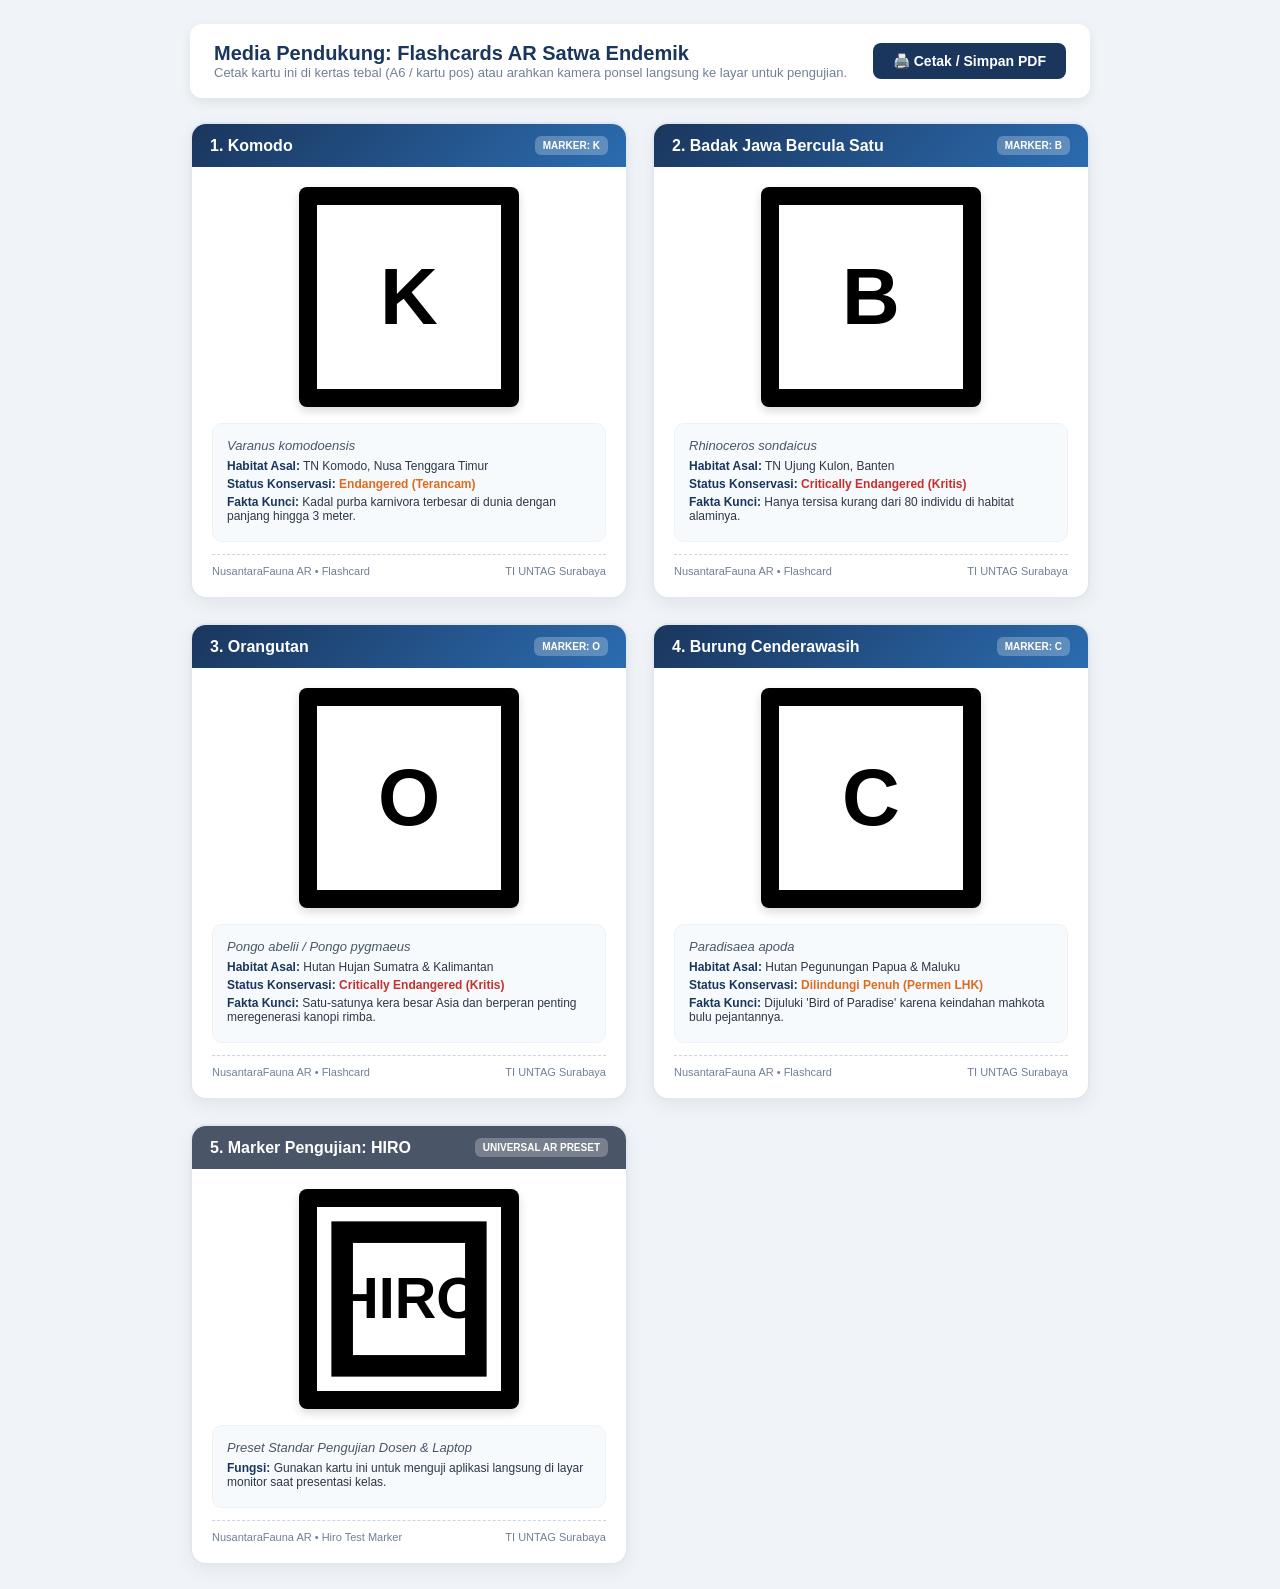
==== nusantarafauna-ar/cards.html @ 368ee1b5 "Add files via upload" ====
<!DOCTYPE html>
<html lang="id">
<head>
  <meta charset="UTF-8">
  <meta name="viewport" content="width=device-width, initial-scale=1.0">
  <title>Kartu Edukasi Flashcard AR - NusantaraFauna</title>
  <style>
    :root {
      --primary: #1a365d;
      --secondary: #2b6cb0;
      --accent-red: #c53030;
      --accent-green: #2f855a;
      --accent-gold: #d69e2e;
      --card-bg: #ffffff;
    }

    * {
      box-sizing: border-box;
      margin: 0;
      padding: 0;
      font-family: 'Segoe UI', Tahoma, Geneva, Verdana, sans-serif;
    }

    body {
      background: #f0f4f8;
      color: #2d3748;
      padding: 24px;
    }

    .toolbar {
      max-width: 900px;
      margin: 0 auto 24px;
      background: white;
      padding: 18px 24px;
      border-radius: 12px;
      box-shadow: 0 4px 12px rgba(0,0,0,0.08);
      display: flex;
      justify-content: space-between;
      align-items: center;
      flex-wrap: wrap;
      gap: 12px;
    }

    .toolbar h1 {
      font-size: 20px;
      color: var(--primary);
    }

    .toolbar p {
      font-size: 13px;
      color: #718096;
    }

    .print-btn {
      background: var(--primary);
      color: white;
      border: none;
      padding: 10px 20px;
      font-size: 14px;
      font-weight: 600;
      border-radius: 8px;
      cursor: pointer;
      transition: background 0.2s;
    }

    .print-btn:hover {
      background: var(--secondary);
    }

    .cards-grid {
      max-width: 900px;
      margin: 0 auto;
      display: grid;
      grid-template-columns: repeat(auto-fit, minmax(400px, 1fr));
      gap: 24px;
    }

    /* Flashcard Container (A6 Ratio format) */
    .flashcard {
      background: white;
      border: 2px solid #e2e8f0;
      border-radius: 16px;
      overflow: hidden;
      box-shadow: 0 6px 18px rgba(0,0,0,0.06);
      page-break-inside: avoid;
    }

    .card-header {
      background: linear-gradient(135deg, var(--primary), var(--secondary));
      color: white;
      padding: 12px 18px;
      display: flex;
      justify-content: space-between;
      align-items: center;
    }

    .card-header h2 {
      font-size: 16px;
      font-weight: 700;
    }

    .card-badge {
      font-size: 10px;
      background: rgba(255,255,255,0.25);
      padding: 4px 8px;
      border-radius: 6px;
      font-weight: 600;
      text-transform: uppercase;
    }

    .card-body {
      padding: 20px;
      display: flex;
      flex-direction: column;
      align-items: center;
      text-align: center;
    }

    /* Marker Display Box */
    .marker-frame {
      width: 220px;
      height: 220px;
      background: #000;
      padding: 18px;
      border-radius: 8px;
      display: flex;
      align-items: center;
      justify-content: center;
      box-shadow: 0 4px 10px rgba(0,0,0,0.15);
      margin-bottom: 16px;
    }

    .marker-inner {
      width: 100%;
      height: 100%;
      background: #fff;
      display: flex;
      align-items: center;
      justify-content: center;
      font-size: 80px;
      font-weight: 900;
      color: #000;
      user-select: none;
    }

    .card-details {
      width: 100%;
      text-align: left;
      background: #f7fafc;
      padding: 14px;
      border-radius: 10px;
      border: 1px solid #edf2f7;
    }

    .card-details .latin {
      font-size: 13px;
      color: #4a5568;
      font-style: italic;
      margin-bottom: 6px;
    }

    .card-details .row {
      font-size: 12px;
      margin-bottom: 4px;
    }

    .card-details .row strong {
      color: var(--primary);
    }

    .badge-iucn-red {
      color: var(--accent-red);
      font-weight: 700;
    }

    .badge-iucn-orange {
      color: #dd6b20;
      font-weight: 700;
    }

    .card-footer {
      width: 100%;
      margin-top: 12px;
      display: flex;
      justify-content: space-between;
      align-items: center;
      font-size: 11px;
      color: #718096;
      border-top: 1px dashed #cbd5e0;
      padding-top: 10px;
    }

    /* Print Stylesheet for Physical Paper */
    @media print {
      body {
        background: white;
        padding: 0;
      }
      .toolbar {
        display: none;
      }
      .cards-grid {
        display: block;
      }
      .flashcard {
        border: 2px solid #000;
        margin-bottom: 20px;
        page-break-inside: avoid;
      }
      .marker-frame {
        box-shadow: none;
      }
    }
  </style>
</head>
<body>

  <!-- Controls for Printing -->
  <div class="toolbar">
    <div>
      <h1>Media Pendukung: Flashcards AR Satwa Endemik</h1>
      <p>Cetak kartu ini di kertas tebal (A6 / kartu pos) atau arahkan kamera ponsel langsung ke layar untuk pengujian.</p>
    </div>
    <button class="print-btn" onclick="window.print()">🖨️ Cetak / Simpan PDF</button>
  </div>

  <!-- Cards Grid -->
  <div class="cards-grid">
    
    <!-- 1. KARTU KOMODO -->
    <div class="flashcard">
      <div class="card-header">
        <h2>1. Komodo</h2>
        <span class="card-badge">Marker: K</span>
      </div>
      <div class="card-body">
        <div class="marker-frame">
          <div class="marker-inner">K</div>
        </div>
        <div class="card-details">
          <div class="latin">Varanus komodoensis</div>
          <div class="row"><strong>Habitat Asal:</strong> TN Komodo, Nusa Tenggara Timur</div>
          <div class="row"><strong>Status Konservasi:</strong> <span class="badge-iucn-orange">Endangered (Terancam)</span></div>
          <div class="row"><strong>Fakta Kunci:</strong> Kadal purba karnivora terbesar di dunia dengan panjang hingga 3 meter.</div>
        </div>
        <div class="card-footer">
          <span>NusantaraFauna AR • Flashcard</span>
          <span>TI UNTAG Surabaya</span>
        </div>
      </div>
    </div>

    <!-- 2. KARTU BADAK JAWA -->
    <div class="flashcard">
      <div class="card-header">
        <h2>2. Badak Jawa Bercula Satu</h2>
        <span class="card-badge">Marker: B</span>
      </div>
      <div class="card-body">
        <div class="marker-frame">
          <div class="marker-inner">B</div>
        </div>
        <div class="card-details">
          <div class="latin">Rhinoceros sondaicus</div>
          <div class="row"><strong>Habitat Asal:</strong> TN Ujung Kulon, Banten</div>
          <div class="row"><strong>Status Konservasi:</strong> <span class="badge-iucn-red">Critically Endangered (Kritis)</span></div>
          <div class="row"><strong>Fakta Kunci:</strong> Hanya tersisa kurang dari 80 individu di habitat alaminya.</div>
        </div>
        <div class="card-footer">
          <span>NusantaraFauna AR • Flashcard</span>
          <span>TI UNTAG Surabaya</span>
        </div>
      </div>
    </div>

    <!-- 3. KARTU ORANGUTAN -->
    <div class="flashcard">
      <div class="card-header">
        <h2>3. Orangutan</h2>
        <span class="card-badge">Marker: O</span>
      </div>
      <div class="card-body">
        <div class="marker-frame">
          <div class="marker-inner">O</div>
        </div>
        <div class="card-details">
          <div class="latin">Pongo abelii / Pongo pygmaeus</div>
          <div class="row"><strong>Habitat Asal:</strong> Hutan Hujan Sumatra & Kalimantan</div>
          <div class="row"><strong>Status Konservasi:</strong> <span class="badge-iucn-red">Critically Endangered (Kritis)</span></div>
          <div class="row"><strong>Fakta Kunci:</strong> Satu-satunya kera besar Asia dan berperan penting meregenerasi kanopi rimba.</div>
        </div>
        <div class="card-footer">
          <span>NusantaraFauna AR • Flashcard</span>
          <span>TI UNTAG Surabaya</span>
        </div>
      </div>
    </div>

    <!-- 4. KARTU BURUNG CENDERAWASIH -->
    <div class="flashcard">
      <div class="card-header">
        <h2>4. Burung Cenderawasih</h2>
        <span class="card-badge">Marker: C</span>
      </div>
      <div class="card-body">
        <div class="marker-frame">
          <div class="marker-inner">C</div>
        </div>
        <div class="card-details">
          <div class="latin">Paradisaea apoda</div>
          <div class="row"><strong>Habitat Asal:</strong> Hutan Pegunungan Papua & Maluku</div>
          <div class="row"><strong>Status Konservasi:</strong> <span class="badge-iucn-orange">Dilindungi Penuh (Permen LHK)</span></div>
          <div class="row"><strong>Fakta Kunci:</strong> Dijuluki 'Bird of Paradise' karena keindahan mahkota bulu pejantannya.</div>
        </div>
        <div class="card-footer">
          <span>NusantaraFauna AR • Flashcard</span>
          <span>TI UNTAG Surabaya</span>
        </div>
      </div>
    </div>

    <!-- 5. KARTU PENGUJIAN UNIVERSAL: HIRO -->
    <div class="flashcard">
      <div class="card-header" style="background: #4a5568;">
        <h2>5. Marker Pengujian: HIRO</h2>
        <span class="card-badge">Universal AR Preset</span>
      </div>
      <div class="card-body">
        <div class="marker-frame">
          <!-- Official Hiro Shape -->
          <svg viewBox="0 0 512 512" width="100%" height="100%">
            <rect width="512" height="512" fill="white"/>
            <rect x="70" y="70" width="372" height="372" fill="none" stroke="black" stroke-width="60"/>
            <text x="256" y="310" font-size="160" font-weight="900" text-anchor="middle" fill="black" font-family="Arial, sans-serif">HIRO</text>
          </svg>
        </div>
        <div class="card-details">
          <div class="latin">Preset Standar Pengujian Dosen & Laptop</div>
          <div class="row"><strong>Fungsi:</strong> Gunakan kartu ini untuk menguji aplikasi langsung di layar monitor saat presentasi kelas.</div>
        </div>
        <div class="card-footer">
          <span>NusantaraFauna AR • Hiro Test Marker</span>
          <span>TI UNTAG Surabaya</span>
        </div>
      </div>
    </div>

  </div>

</body>
</html>
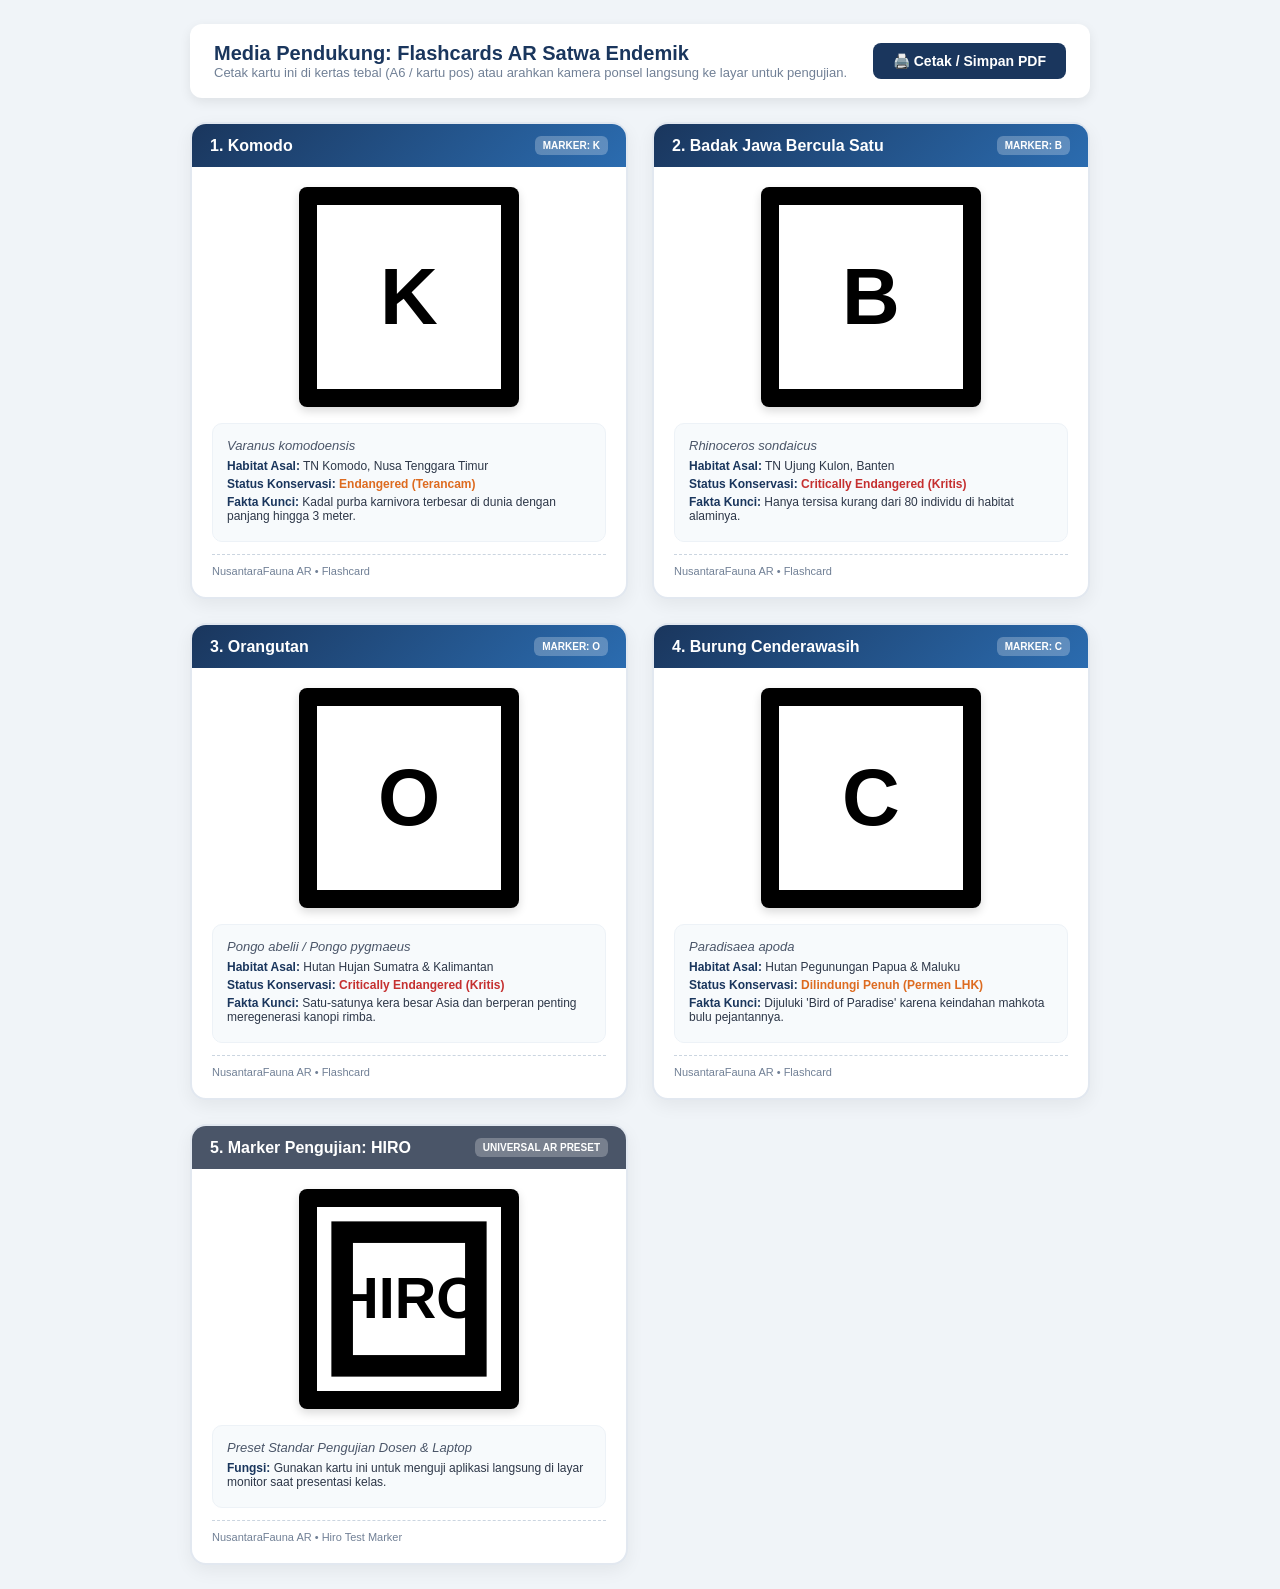
==== commit 564cb250: "Add files via upload" ====
--- a/nusantarafauna-ar/cards.html
+++ b/nusantarafauna-ar/cards.html
@@ -245,7 +245,6 @@
         </div>
         <div class="card-footer">
           <span>NusantaraFauna AR • Flashcard</span>
-          <span>TI UNTAG Surabaya</span>
         </div>
       </div>
     </div>
@@ -268,7 +267,6 @@
         </div>
         <div class="card-footer">
           <span>NusantaraFauna AR • Flashcard</span>
-          <span>TI UNTAG Surabaya</span>
         </div>
       </div>
     </div>
@@ -291,7 +289,6 @@
         </div>
         <div class="card-footer">
           <span>NusantaraFauna AR • Flashcard</span>
-          <span>TI UNTAG Surabaya</span>
         </div>
       </div>
     </div>
@@ -314,7 +311,6 @@
         </div>
         <div class="card-footer">
           <span>NusantaraFauna AR • Flashcard</span>
-          <span>TI UNTAG Surabaya</span>
         </div>
       </div>
     </div>
@@ -340,7 +336,6 @@
         </div>
         <div class="card-footer">
           <span>NusantaraFauna AR • Hiro Test Marker</span>
-          <span>TI UNTAG Surabaya</span>
         </div>
       </div>
     </div>
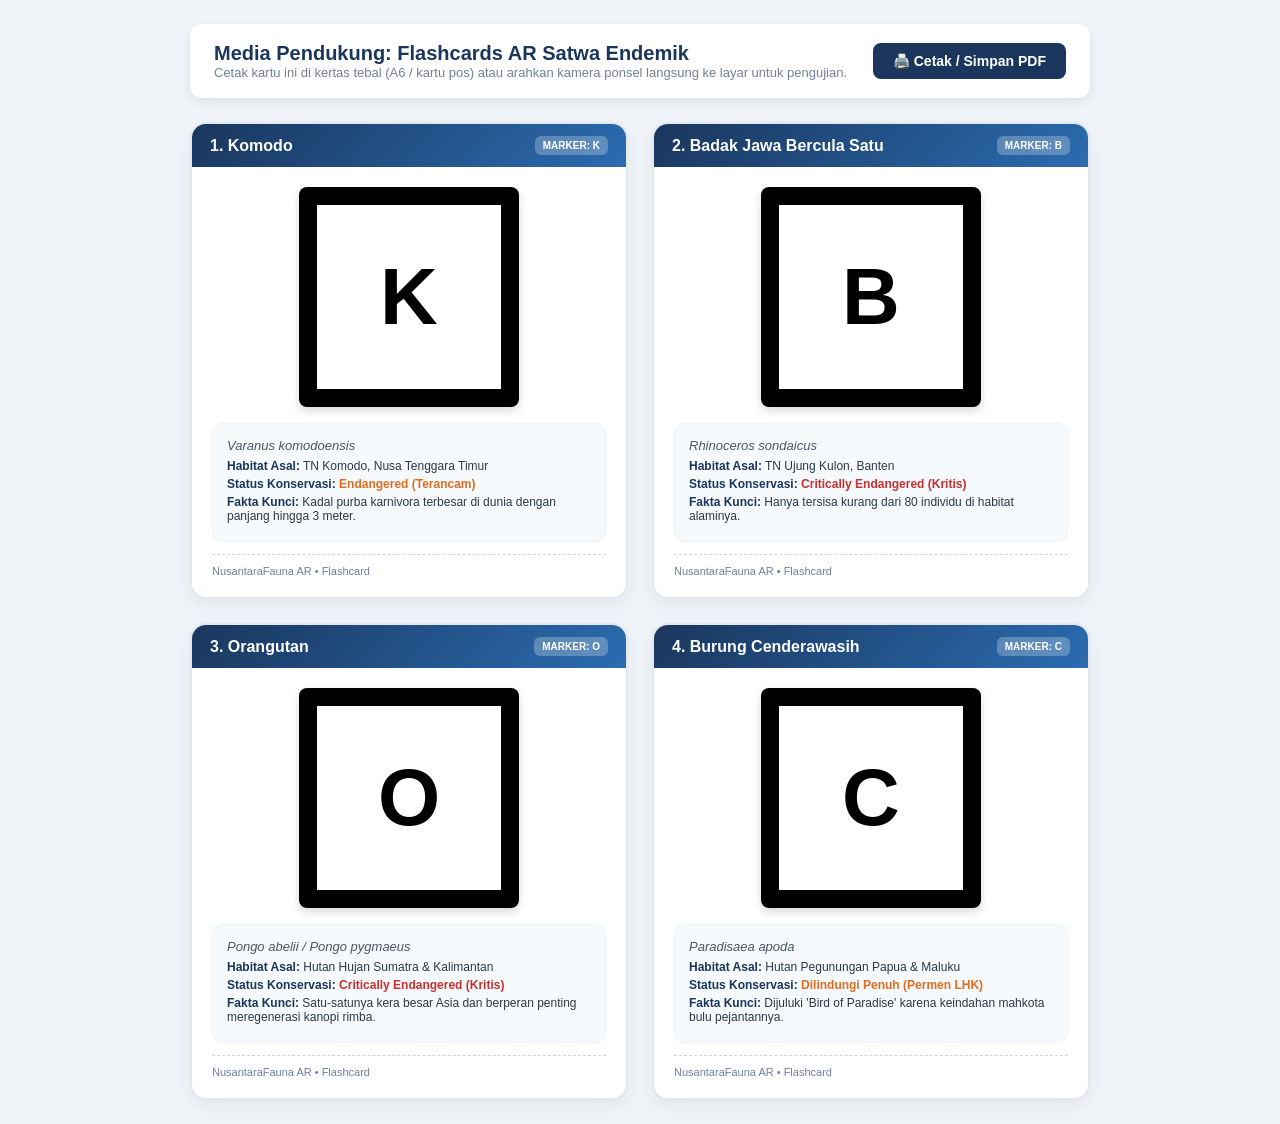
==== commit 665f0877: "Add files via upload" ====
--- a/nusantarafauna-ar/cards.html
+++ b/nusantarafauna-ar/cards.html
@@ -315,31 +315,6 @@
       </div>
     </div>
 
-    <!-- 5. KARTU PENGUJIAN UNIVERSAL: HIRO -->
-    <div class="flashcard">
-      <div class="card-header" style="background: #4a5568;">
-        <h2>5. Marker Pengujian: HIRO</h2>
-        <span class="card-badge">Universal AR Preset</span>
-      </div>
-      <div class="card-body">
-        <div class="marker-frame">
-          <!-- Official Hiro Shape -->
-          <svg viewBox="0 0 512 512" width="100%" height="100%">
-            <rect width="512" height="512" fill="white"/>
-            <rect x="70" y="70" width="372" height="372" fill="none" stroke="black" stroke-width="60"/>
-            <text x="256" y="310" font-size="160" font-weight="900" text-anchor="middle" fill="black" font-family="Arial, sans-serif">HIRO</text>
-          </svg>
-        </div>
-        <div class="card-details">
-          <div class="latin">Preset Standar Pengujian Dosen & Laptop</div>
-          <div class="row"><strong>Fungsi:</strong> Gunakan kartu ini untuk menguji aplikasi langsung di layar monitor saat presentasi kelas.</div>
-        </div>
-        <div class="card-footer">
-          <span>NusantaraFauna AR • Hiro Test Marker</span>
-        </div>
-      </div>
-    </div>
-
   </div>
 
 </body>
